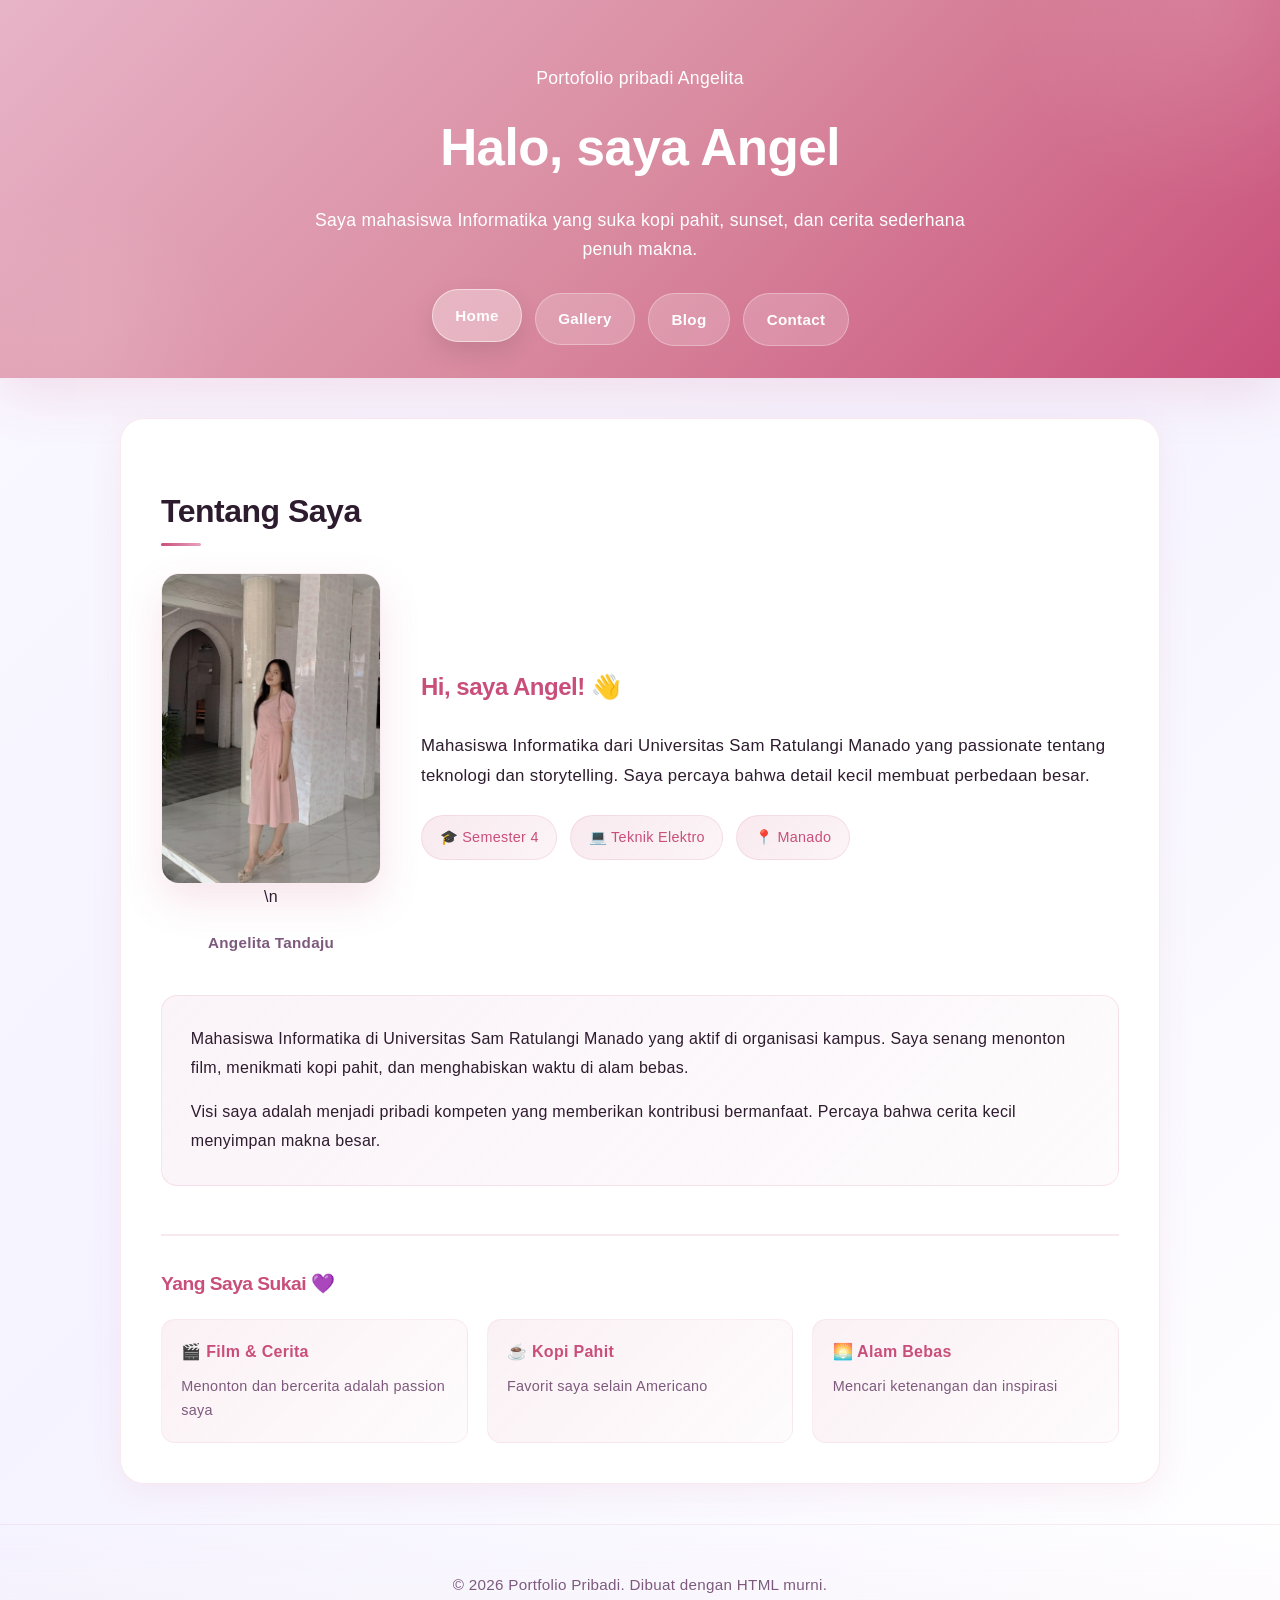
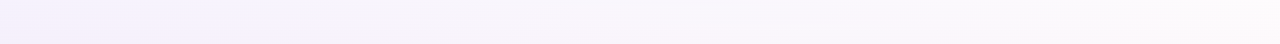
==== index.html @ def117e0 "Add files via upload" ====
<!DOCTYPE html>
<html lang="id">
<head>
    <meta charset="UTF-8">
    <meta name="viewport" content="width=device-width, initial-scale=1.0">
    <title>Home - Portfolio Pribadi</title>
    <link rel="stylesheet" href="styles.css">
    <script src="script.js" defer></script>
</head>

<body>

    <header class="site-header">
        <div class="hero">
            <p>Portofolio pribadi Angelita</p>
            <h1>Halo, saya Angel</h1>
            <p>Saya mahasiswa Informatika yang suka kopi pahit, sunset, dan cerita sederhana penuh makna.</p>
            <nav class="navbar">
                <a class="nav-link" href="index.html">Home</a>
                <a class="nav-link" href="gallery.html">Gallery</a>
                <a class="nav-link" href="blog.html">Blog</a>
                <a class="nav-link" href="contact.html">Contact</a>
            </nav>
        </div>
    </header>

    <main>
        <section class="section-card">
            <h2>Tentang Saya</h2>

            <!-- Foto Profil -->
            <div style="display: grid; grid-template-columns: auto 1fr; gap: 2.5rem; align-items: center; margin-bottom: 2.5rem;">
                <figure style="text-align: center; margin: 0;">
                    <img src="image/cantik1.jpeg" alt="Foto profil Angelita Tandaju" width="220" style="border-radius: 18px; box-shadow: 0 16px 40px rgba(201, 79, 122, 0.15); display: block; border: 1px solid rgba(201, 79, 122, 0.1);">\n                    <figcaption style="margin-top: 1.2rem; font-size: 0.95rem; color: #7d5a7d; font-weight: 500;"><b>Angelita Tandaju</b></figcaption>
                </figure>
                
                <div>
                    <h3 style="color: #c94f7a; margin-top: 0; font-size: 1.5rem; font-weight: 600;">Hi, saya Angel! 👋</h3>
                    <p style="font-size: 1.05rem; line-height: 1.8; color: #2d1b2e; margin: 1rem 0; font-weight: 500;">
                        Mahasiswa Informatika dari Universitas Sam Ratulangi Manado yang passionate tentang teknologi dan storytelling. Saya percaya bahwa detail kecil membuat perbedaan besar.
                    </p>
                    <div style="display: flex; gap: 0.8rem; flex-wrap: wrap; margin-top: 1.5rem;">
                        <span style="background: linear-gradient(135deg, rgba(201, 79, 122, 0.12) 0%, rgba(201, 79, 122, 0.06) 100%); padding: 0.6rem 1.1rem; border-radius: 999px; font-size: 0.9rem; color: #c94f7a; border: 1px solid rgba(201, 79, 122, 0.12); font-weight: 500;">🎓 Semester 4</span>
                        <span style="background: linear-gradient(135deg, rgba(201, 79, 122, 0.12) 0%, rgba(201, 79, 122, 0.06) 100%); padding: 0.6rem 1.1rem; border-radius: 999px; font-size: 0.9rem; color: #c94f7a; border: 1px solid rgba(201, 79, 122, 0.12); font-weight: 500;">💻 Teknik Elektro</span>
                        <span style="background: linear-gradient(135deg, rgba(201, 79, 122, 0.12) 0%, rgba(201, 79, 122, 0.06) 100%); padding: 0.6rem 1.1rem; border-radius: 999px; font-size: 0.9rem; color: #c94f7a; border: 1px solid rgba(201, 79, 122, 0.12); font-weight: 500;">📍 Manado</span>
                    </div>
                </div>
            </div>

            <!-- Deskripsi Lengkap -->
            <div style="background: linear-gradient(135deg, rgba(240, 217, 232, 0.3) 0%, rgba(240, 217, 232, 0.1) 100%); padding: 1.8rem; border-radius: 16px; border-left: 3px solid #c94f7a; border: 1px solid rgba(201, 79, 122, 0.12); margin-top: 2.5rem;">
                <p style="font-size: 1rem; line-height: 1.8; color: #2d1b2e; margin: 0; font-weight: 500;">
                    Mahasiswa Informatika di Universitas Sam Ratulangi Manado yang aktif di organisasi kampus. Saya senang menonton film, menikmati kopi pahit, dan menghabiskan waktu di alam bebas.
                </p>
                <p style="font-size: 1rem; line-height: 1.8; color: #2d1b2e; margin: 1rem 0 0; font-weight: 500;">
                    Visi saya adalah menjadi pribadi kompeten yang memberikan kontribusi bermanfaat. Percaya bahwa cerita kecil menyimpan makna besar.
                </p>
            </div>

            <!-- Minat & Passion -->
            <div style="margin-top: 3rem; padding-top: 2rem; border-top: 2px solid rgba(201, 79, 122, 0.12);">
                <h3 style="color: #c94f7a; margin-top: 0; font-size: 1.2rem; font-weight: 600;">Yang Saya Sukai 💜</h3>
                <div style="display: grid; grid-template-columns: repeat(auto-fit, minmax(200px, 1fr)); gap: 1.2rem;">
                    <div style="padding: 1.2rem; background: linear-gradient(135deg, rgba(201, 79, 122, 0.08) 0%, rgba(201, 79, 122, 0.02) 100%); border-radius: 14px; border: 1px solid rgba(201, 79, 122, 0.08); transition: all 0.3s ease; cursor: default;">
                        <p style="margin: 0; font-weight: 600; color: #c94f7a; font-size: 1rem;">🎬 Film & Cerita</p>
                        <p style="margin: 0.6rem 0 0; font-size: 0.9rem; color: #7d5a7d;">Menonton dan bercerita adalah passion saya</p>
                    </div>
                    <div style="padding: 1.2rem; background: linear-gradient(135deg, rgba(201, 79, 122, 0.08) 0%, rgba(201, 79, 122, 0.02) 100%); border-radius: 14px; border: 1px solid rgba(201, 79, 122, 0.08); transition: all 0.3s ease; cursor: default;">
                        <p style="margin: 0; font-weight: 600; color: #c94f7a; font-size: 1rem;">☕ Kopi Pahit</p>
                        <p style="margin: 0.6rem 0 0; font-size: 0.9rem; color: #7d5a7d;">Favorit saya selain Americano</p>
                    </div>
                    <div style="padding: 1.2rem; background: linear-gradient(135deg, rgba(201, 79, 122, 0.08) 0%, rgba(201, 79, 122, 0.02) 100%); border-radius: 14px; border: 1px solid rgba(201, 79, 122, 0.08); transition: all 0.3s ease; cursor: default;">
                        <p style="margin: 0; font-weight: 600; color: #c94f7a; font-size: 1rem;">🌅 Alam Bebas</p>
                        <p style="margin: 0.6rem 0 0; font-size: 0.9rem; color: #7d5a7d;">Mencari ketenangan dan inspirasi</p>
                    </div>
                </div>
            </div>
        </section>
    </main>

    <footer class="footer">
        <p>&copy; 2026 Portfolio Pribadi. Dibuat dengan HTML murni.</p>
    </footer>

</body>
</html>
---- styles.css ----
/* Global style */
:root {
    color-scheme: light;
    --background: #faf8ff;
    --surface: rgba(255, 255, 255, 0.98);
    --text: #2d1b2e;
    --muted: #7d5a7d;
    --primary: #c94f7a;
    --primary-strong: #9a3d61;
    --border: rgba(201, 79, 122, 0.12);
    --shadow: rgba(201, 79, 122, 0.08);
    --accent: #f0d9e8;
}

* {
    box-sizing: border-box;
}

html {
    scroll-behavior: smooth;
}

body {
    margin: 0;
    min-height: 100vh;
    background: linear-gradient(135deg, #faf8ff 0%, #f5f3ff 50%, #fff 100%);
    font-family: -apple-system, BlinkMacSystemFont, "Segoe UI", "Helvetica Neue", sans-serif;
    color: var(--text);
    line-height: 1.65;
    letter-spacing: 0.3px;
}

img,
video {
    max-width: 100%;
    display: block;
}

a {
    color: var(--primary);
    text-decoration: none;
    transition: all 0.3s cubic-bezier(0.34, 1.56, 0.64, 1);
}

a:hover,
a:focus {
    color: var(--primary-strong);
    transform: translateY(-2px);
}

h1, h2, h3 {
    font-weight: 700;
    letter-spacing: -0.5px;
}

h1 {
    font-size: 3rem;
    background: linear-gradient(135deg, #c94f7a 0%, #a83f66 100%);
    -webkit-background-clip: text;
    -webkit-text-fill-color: transparent;
    background-clip: text;
}

h2 {
    font-size: 2rem;
    color: #2d1b2e;
    position: relative;
    padding-bottom: 0.5rem;
}

h2::after {
    content: '';
    position: absolute;
    bottom: 0;
    left: 0;
    width: 40px;
    height: 3px;
    background: linear-gradient(90deg, #c94f7a, #e8a3c1);
    border-radius: 999px;
}

.site-header {
    background: linear-gradient(135deg, #e8b4c8 0%, #d98ba0 50%, #c94f7a 100%);
    color: #fff;
    padding: 3rem 1rem 2rem;
    box-shadow: 0 15px 50px rgba(201, 79, 122, 0.15);
    position: relative;
    overflow: hidden;
    animation: slideDown 0.6s ease;
}

.site-header::before {
    content: '';
    position: absolute;
    top: -50%;
    right: -10%;
    width: 400px;
    height: 400px;
    background: radial-gradient(circle, rgba(255,255,255,0.1) 0%, transparent 70%);
    border-radius: 50%;
}

.site-header::after {
    content: '';
    position: absolute;
    bottom: -30%;
    left: -5%;
    width: 300px;
    height: 300px;
    background: radial-gradient(circle, rgba(255,255,255,0.08) 0%, transparent 70%);
    border-radius: 50%;
}

@keyframes slideDown {
    from {
        opacity: 0;
        transform: translateY(-30px);
    }
    to {
        opacity: 1;
        transform: translateY(0);
    }
}

.hero {
    max-width: 1000px;
    margin: 0 auto;
    text-align: center;
    position: relative;
    z-index: 1;
}

.hero h1 {
    font-size: 3.2rem;
    margin: 0.8rem 0 0.5rem;
    animation: fadeInUp 0.8s ease 0.1s both;
    color: #fff;
    background: none;
    -webkit-text-fill-color: unset;
}

.hero p {
    max-width: 700px;
    margin: 1rem auto 0;
    opacity: 0.98;
    font-size: 1.1rem;
    animation: fadeInUp 0.8s ease 0.3s both;
    font-weight: 500;
}

@keyframes fadeInUp {
    from {
        opacity: 0;
        transform: translateY(25px);
    }
    to {
        opacity: 1;
        transform: translateY(0);
    }
}

.navbar {
    display: flex;
    justify-content: center;
    flex-wrap: wrap;
    gap: 0.8rem;
    margin-top: 1.8rem;
    animation: fadeInUp 0.8s ease 0.5s both;
}

.navbar .nav-link {
    display: inline-flex;
    align-items: center;
    justify-content: center;
    padding: 0.8rem 1.4rem;
    border-radius: 999px;
    background: rgba(255, 255, 255, 0.2);
    border: 1.5px solid rgba(255, 255, 255, 0.3);
    color: #fff;
    font-weight: 600;
    font-size: 0.95rem;
    transition: all 0.35s cubic-bezier(0.34, 1.56, 0.64, 1);
    backdrop-filter: blur(10px);
}

.navbar .nav-link.active,
.navbar .nav-link:hover,
.navbar .nav-link:focus {
    background: rgba(255, 255, 255, 0.35);
    border-color: rgba(255, 255, 255, 0.5);
    transform: translateY(-4px);
    box-shadow: 0 10px 25px rgba(0, 0, 0, 0.1);
}

.section-card,
.article-card {
    background: var(--surface);
    border: 1px solid var(--border);
    border-radius: 24px;
    box-shadow: 0 8px 32px var(--shadow);
    padding: 2.5rem;
    margin: 2.5rem auto;
    max-width: 1040px;
    transition: all 0.5s cubic-bezier(0.34, 1.56, 0.64, 1);
    opacity: 0;
    transform: translateY(30px);
}

.section-card.visible,
.article-card.visible {
    opacity: 1;
    transform: translateY(0);
}

.section-card:hover,
.article-card:hover {
    box-shadow: 0 20px 50px rgba(201, 79, 122, 0.12);
    transform: translateY(-6px);
    border-color: rgba(201, 79, 122, 0.2);
}

.profile-grid {
    display: grid;
    grid-template-columns: minmax(260px, 300px) 1fr;
    gap: 2.5rem;
    align-items: center;
}

.profile-grid img {
    width: 100%;
    min-height: 300px;
    object-fit: cover;
    border-radius: 20px;
    box-shadow: 0 20px 50px rgba(201, 79, 122, 0.15);
    transition: all 0.4s ease;
    border: 1px solid rgba(201, 79, 122, 0.1);
}

.profile-grid img:hover {
    transform: scale(1.02) translateY(-4px);
    box-shadow: 0 25px 60px rgba(201, 79, 122, 0.2);
}

.cards-grid {
    display: grid;
    grid-template-columns: repeat(auto-fit, minmax(240px, 1fr));
    gap: 1.8rem;
}

.article-card h3 {
    margin: 0 0 1rem 0;
    color: #c94f7a;
    font-size: 1.3rem;
}

.article-card p,
.contact-details,
.modal-caption {
    color: #5a3247;
}

.article-card {
    background: linear-gradient(135deg, rgba(255,255,255,0.98) 0%, rgba(240,217,232,0.3) 100%);
}

.gallery-grid {
    display: grid;
    grid-template-columns: repeat(auto-fit, minmax(180px, 1fr));
    gap: 1.2rem;
}

.gallery-grid img {
    width: 100%;
    height: 200px;
    object-fit: cover;
    border-radius: 16px;
    cursor: pointer;
    transition: all 0.4s cubic-bezier(0.34, 1.56, 0.64, 1);
    box-shadow: 0 10px 28px rgba(201, 79, 122, 0.12);
    border: 1px solid rgba(201, 79, 122, 0.08);
}

.gallery-grid img:hover,
.gallery-grid img:focus {
    transform: translateY(-10px) scale(1.04);
    filter: saturate(1.15) brightness(1.05);
    box-shadow: 0 20px 45px rgba(201, 79, 122, 0.22);
}

.contact-card {
    display: grid;
    gap: 1.5rem;
}

.contact-card a {
    color: var(--primary);
    word-break: break-word;
}

.contact-details {
    display: grid;
    gap: 1.2rem;
    padding: 1.8rem;
    border-radius: 18px;
    background: linear-gradient(135deg, rgba(255,255,255,0.95) 0%, rgba(240,217,232,0.2) 100%);
    border: 1px solid rgba(201, 79, 122, 0.12);
    transition: all 0.4s cubic-bezier(0.34, 1.56, 0.64, 1);
}

.contact-details:hover {
    transform: translateY(-6px);
    box-shadow: 0 15px 40px rgba(201, 79, 122, 0.15);
    border-color: rgba(201, 79, 122, 0.22);
}

.footer {
    text-align: center;
    padding: 2rem 1rem;
    color: var(--muted);
    font-size: 0.95rem;
    background: linear-gradient(180deg, rgba(255,255,255,0) 0%, rgba(240,217,232,0.15) 100%);
    border-top: 1px solid rgba(201, 79, 122, 0.08);
}

#backToTop {
    position: fixed;
    right: 2rem;
    bottom: 2rem;
    width: 50px;
    height: 50px;
    border: none;
    border-radius: 50%;
    background: linear-gradient(135deg, #c94f7a 0%, #a83f66 100%);
    color: #fff;
    font-size: 1.3rem;
    display: flex;
    align-items: center;
    justify-content: center;
    cursor: pointer;
    box-shadow: 0 12px 35px rgba(201, 79, 122, 0.25);
    opacity: 0;
    visibility: hidden;
    transition: all 0.3s cubic-bezier(0.34, 1.56, 0.64, 1);
    z-index: 1000;
    border: 1px solid rgba(255, 255, 255, 0.2);
}

#backToTop:hover {
    transform: scale(1.12) translateY(-4px);
    box-shadow: 0 18px 45px rgba(201, 79, 122, 0.35);
}

#backToTop.visible {
    opacity: 1;
    visibility: visible;
}

.modal-overlay {
    position: fixed;
    inset: 0;
    background: rgba(45, 27, 46, 0.85);
    backdrop-filter: blur(8px);
    display: flex;
    align-items: center;
    justify-content: center;
    padding: 1.5rem;
    opacity: 0;
    visibility: hidden;
    transition: all 0.3s ease;
    z-index: 1001;
}

.modal-overlay.open {
    opacity: 1;
    visibility: visible;
}

.modal-card {
    width: 100%;
    max-width: 900px;
    border-radius: 24px;
    overflow: hidden;
    background: linear-gradient(135deg, rgba(255,255,255,0.98) 0%, rgba(240,217,232,0.1) 100%);
    box-shadow: 0 40px 80px rgba(45, 27, 46, 0.4);
    position: relative;
    border: 1px solid rgba(201, 79, 122, 0.15);
    animation: zoomIn 0.35s cubic-bezier(0.34, 1.56, 0.64, 1);
}

@keyframes zoomIn {
    from {
        opacity: 0;
        transform: scale(0.92);
    }
    to {
        opacity: 1;
        transform: scale(1);
    }
}

.modal-card img {
    width: 100%;
    display: block;
}

.modal-caption {
    padding: 1.4rem 1.6rem;
    color: #2d1b2e;
    font-weight: 500;
    font-size: 1rem;
}

.modal-close {
    position: absolute;
    top: 1.2rem;
    right: 1.2rem;
    width: 44px;
    height: 44px;
    border: none;
    border-radius: 50%;
    background: rgba(201, 79, 122, 0.9);
    color: #fff;
    font-size: 1.3rem;
    cursor: pointer;
    box-shadow: 0 8px 24px rgba(45, 27, 46, 0.25);
    transition: all 0.3s ease;
    border: 1px solid rgba(255, 255, 255, 0.2);
}

.modal-close:hover {
    transform: scale(1.12) rotate(90deg);
    background: #c94f7a;
    box-shadow: 0 12px 32px rgba(45, 27, 46, 0.35);
}

@media (max-width: 860px) {
    .profile-grid {
        grid-template-columns: 1fr;
    }
    .gallery-grid img {
        height: 170px;
    }
    h1 {
        font-size: 2.5rem;
    }
}

@media (max-width: 620px) {
    .site-header {
        padding: 2rem 1rem 1.5rem;
    }
    .navbar {
        gap: 0.6rem;
    }
    .section-card,
    .article-card {
        padding: 1.8rem;
        margin: 1.8rem auto;
    }
    h1 {
        font-size: 2rem;
    }
    h2 {
        font-size: 1.5rem;
    }
    .cards-grid {
        grid-template-columns: 1fr;
    }
}
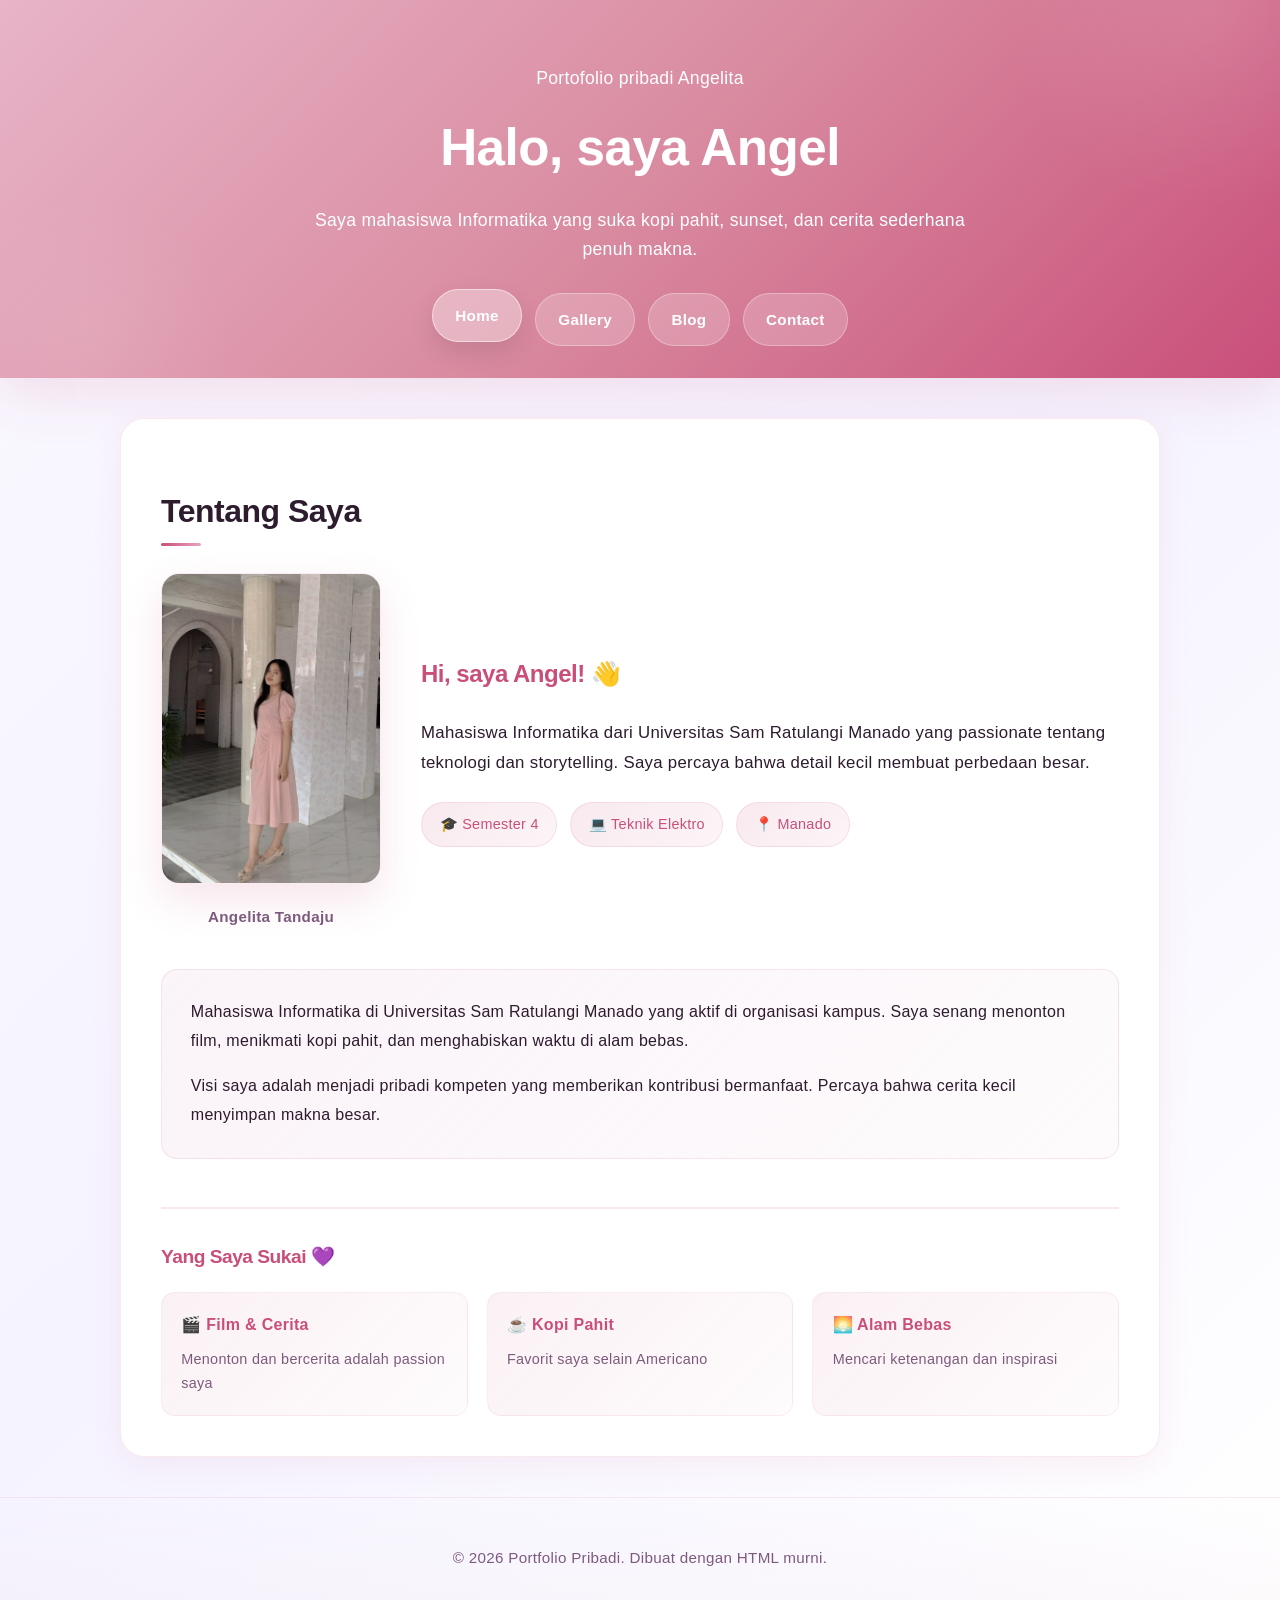
==== commit 9e867b30: "Fix HTML encoding issues in index.html" ====
--- a/index.html
+++ b/index.html
@@ -31,7 +31,7 @@
             <!-- Foto Profil -->
             <div style="display: grid; grid-template-columns: auto 1fr; gap: 2.5rem; align-items: center; margin-bottom: 2.5rem;">
                 <figure style="text-align: center; margin: 0;">
-                    <img src="image/cantik1.jpeg" alt="Foto profil Angelita Tandaju" width="220" style="border-radius: 18px; box-shadow: 0 16px 40px rgba(201, 79, 122, 0.15); display: block; border: 1px solid rgba(201, 79, 122, 0.1);">\n                    <figcaption style="margin-top: 1.2rem; font-size: 0.95rem; color: #7d5a7d; font-weight: 500;"><b>Angelita Tandaju</b></figcaption>
+                    <img src="image/cantik1.jpeg" alt="Foto profil Angelita Tandaju" width="220" style="border-radius: 18px; box-shadow: 0 16px 40px rgba(201, 79, 122, 0.15); display: block; border: 1px solid rgba(201, 79, 122, 0.1);">                    <figcaption style="margin-top: 1.2rem; font-size: 0.95rem; color: #7d5a7d; font-weight: 500;"><b>Angelita Tandaju</b></figcaption>
                 </figure>
                 
                 <div>
@@ -83,4 +83,4 @@
     </footer>
 
 </body>
-</html>+</html>
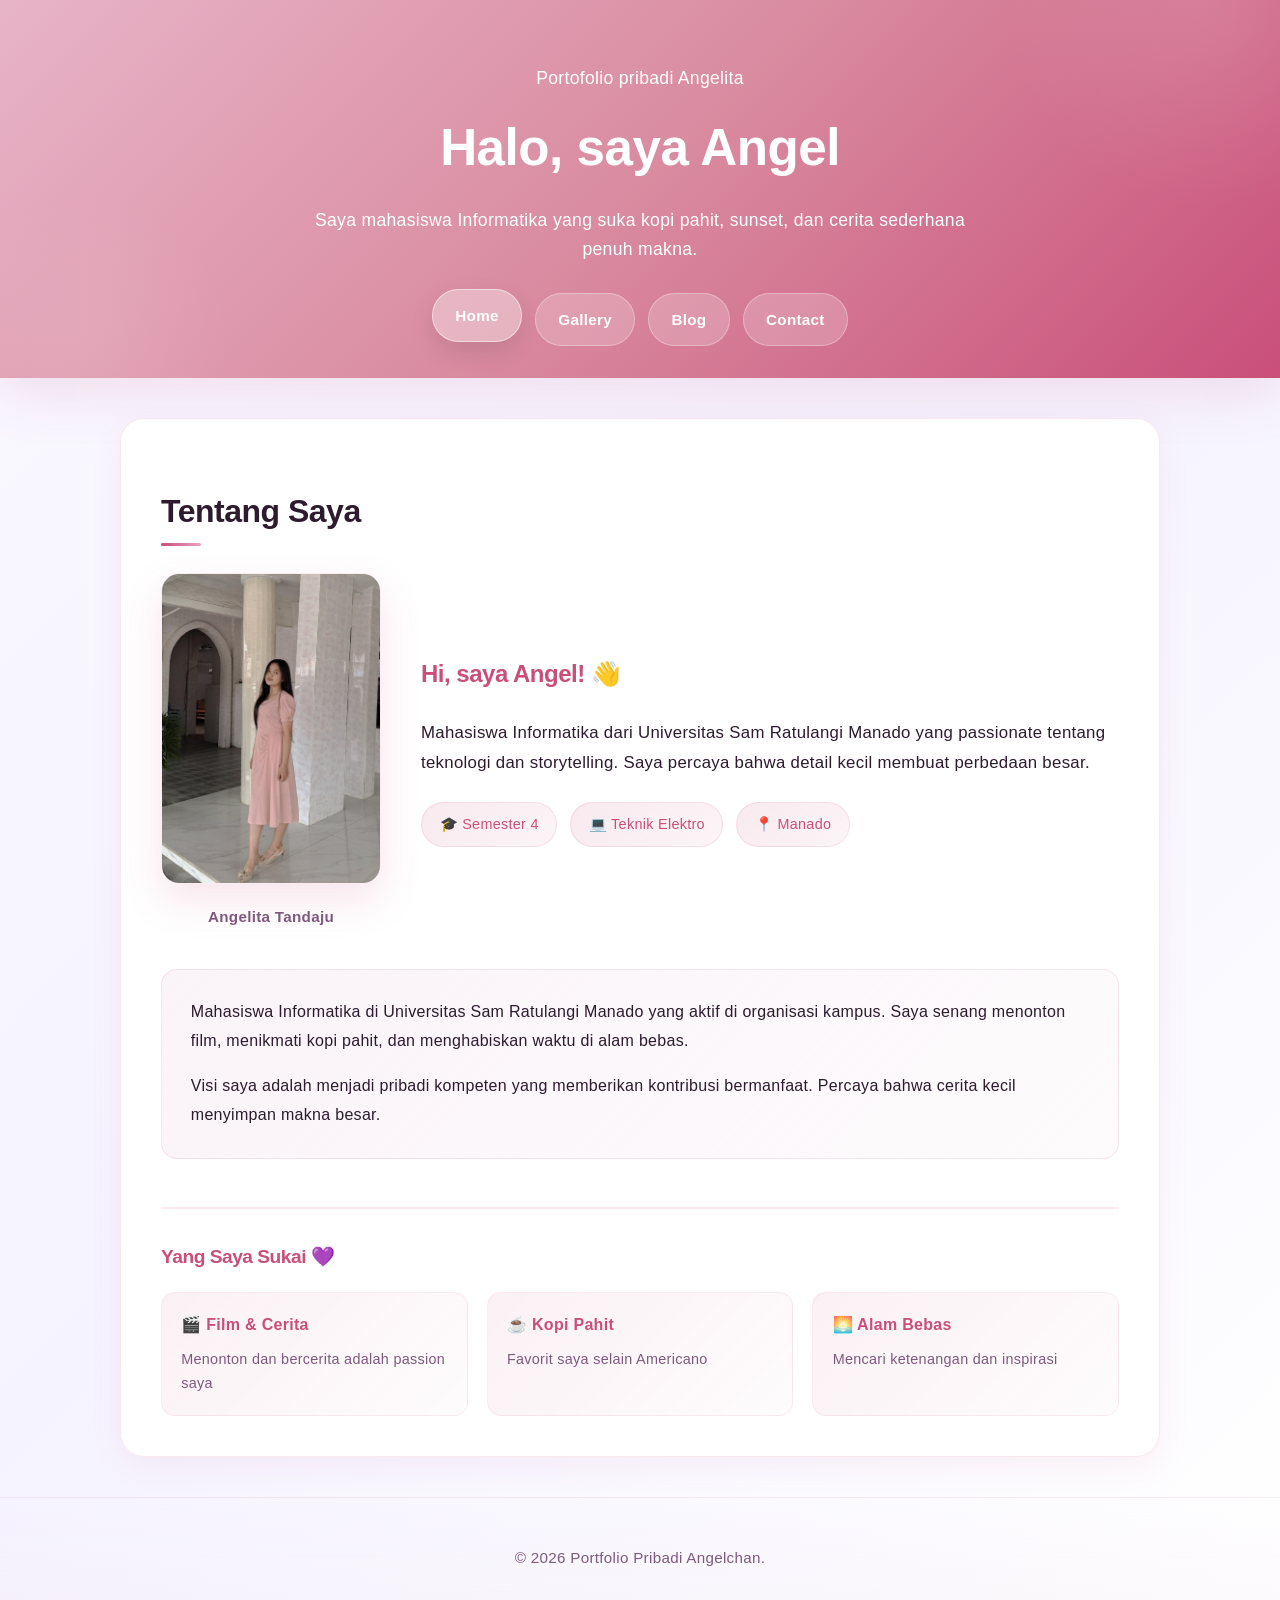
==== commit bc194a38: "Update index.html" ====
--- a/index.html
+++ b/index.html
@@ -79,7 +79,7 @@
     </main>
 
     <footer class="footer">
-        <p>&copy; 2026 Portfolio Pribadi. Dibuat dengan HTML murni.</p>
+        <p>&copy; 2026 Portfolio Pribadi Angelchan.</p>
     </footer>
 
 </body>
